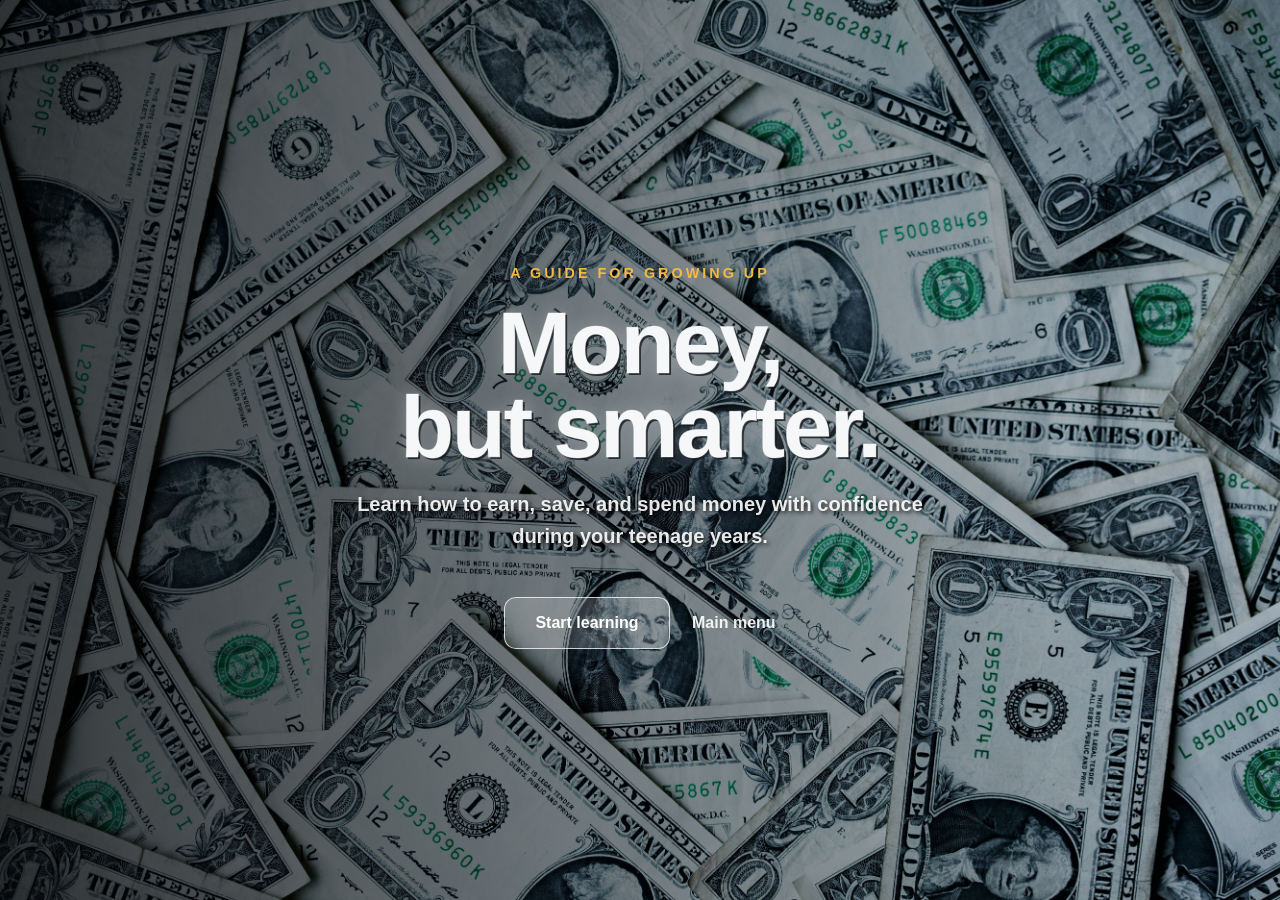
==== index.html @ 7248fba4 "Add files via upload" ====
<!DOCTYPE html>
<html lang="en">
<head>
    <meta charset="UTF-8">
    <meta name="viewport" content="width=device-width, initial-scale=1.0">
    <title>Money, but smarter</title>
    <style>
* { 
    box-sizing: border-box;
}
        body {
            background: linear-gradient(135deg, #1e3c72, #2a5298);
            color: #ffffff;
            font-family: 'Segoe UI', Tahoma, Geneva, Verdana, sans-serif;
            display: flex;
            flex-direction: column;
            align-items: center;
            justify-content: center;
            height: 100vh;
            margin: 0;
            text-align: center;
        }

        h1 {
            margin: 20px 0;
             color: #f5f7f8;
            font-family: Arial, sans-serif;
            font-size: clamp(3rem, 7vw, 5.5rem);
            font-weight: 900;
            letter-spacing: -2px;
            line-height: 0.95;
            text-shadow:
                2px 2px 0 rgba(20, 25, 30, 0.8),
                0 0 18px rgba(255, 255, 255, 0.25);
            -webkit-text-stroke: 1px rgba(255, 255, 255, 0.35);
        }

.description {
    max-width: 600px;
    color: rgba(255, 255, 255, 0.9);
    font-family: Arial, sans-serif;
    font-size: 1.25rem;
    font-weight: 700;
    line-height: 1.6;
    text-shadow: 2px 2px 4px rgba(0, 0, 0, 0.8);
        }
        .label {
            color: #ffd166;
    font-family: Arial, sans-serif;
    font-size: 0.9rem;
    font-weight: 900;
    letter-spacing: 3px;
    text-transform: uppercase;
        }
button {
    margin-top: 25px;
    padding: 16px 30px;
    border: 1px solid rgba(255, 255, 255, 0.75);
    border-radius: 12px;
    background: rgba(255, 255, 255, 0.18);
    color: #ffffff;
    cursor: pointer;
    font-family: Arial, sans-serif;
    font-size: 16px;
    font-weight: 800;
    letter-spacing: 1px;
    backdrop-filter: blur(12px);
    -webkit-backdrop-filter: blur(12px);
    box-shadow:
        0 8px 25px rgba(0, 0, 0, 0.25),
        inset 0 1px 0 rgba(255, 255, 255, 0.45);
    transition: background 0.25s ease, transform 0.25s ease, box-shadow 0.25s ease;
}

.lesson-button:hover {
    background: rgba(255, 255, 255, 0.32);
    box-shadow:
        0 12px 30px rgba(0, 0, 0, 0.35),
        inset 0 1px 0 rgba(255, 255, 255, 0.7);
    transform: translateY(-3px);
}
 
.lesson-button:active {
    transform: translateY(1px);
}
.hero {
     width: 100%;
     min-height: 100vh;
     display: flex;
     align-items: center;
     justify-content: center;
     padding: 80px 8vw;
     background:
          linear-gradient(
              90deg,
            rgba(0,0,0,0.75),
            rgba(0,0,0,0.15)
          ),
          url("alexander-grey-8lnbXtxFGZw-unsplash.jpg") center/cover;
}

.hero-text {
    max-width: 650px;
}
.label {
    color: #f4b942;
    font-family: Arial, sans-serif;
    font-weight: bold;
    letter-spacing: 3px;
    text-transform: uppercase;
}

.lesson-button {
    display: inline-block;
    text-decoration: none;
    margin-top: 25px;
    padding: 16px 30px;
    border: 1px solid rgba(255, 255, 255, 0.75);
    border-radius: 12px;
    background: rgba(255, 255, 255, 0.18);
    color: #ffffff;
    cursor: pointer;
    font-family: Arial, sans-serif;
    font-size: 16px;
    font-weight: bold
}

.menu-link {
    display: inline-block;
    margin: 25px 0 0 18px;
    color: rgba(255, 255, 255, 0.9);
    font-family: Arial, sans-serif;
    font-size: 16px;
    font-weight: bold;
    text-decoration: none;
}

.menu-link:hover {
    color: #ffd166;
}


    
    </style>
</head>
<body>
    <main class="hero">
        <div class="hero-text">
            <p class="label">A guide for growing up</p>

            <h1>Money,<br>but smarter.</h1>

            <p class="description">
                Learn how to earn, save, and spend money with confidence
                during your teenage years.
            </p>

            <a href="lesson.html" class="lesson-button">Start learning</a>
            <a href="menu.html" class="menu-link">Main menu</a>
        </div>
    </main>
</body>
</html>
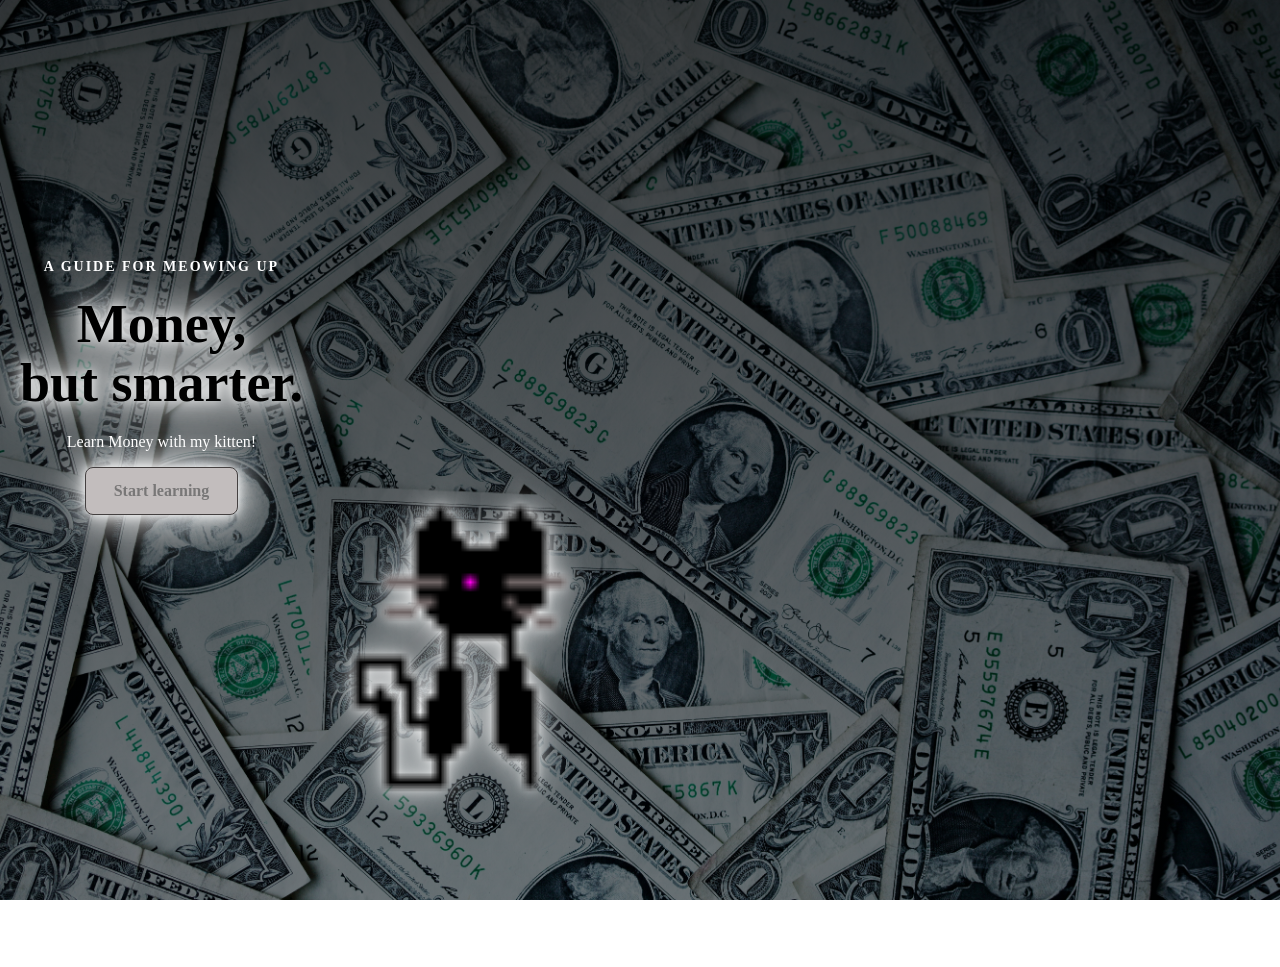
==== commit f819640a: "Add files via upload" ====
--- a/index.html
+++ b/index.html
@@ -1,163 +1,32 @@
 <!DOCTYPE html>
 <html lang="en">
 <head>
+    <link rel="stylesheet" href="kittens.css">
     <meta charset="UTF-8">
     <meta name="viewport" content="width=device-width, initial-scale=1.0">
     <title>Money, but smarter</title>
-    <style>
-* { 
-    box-sizing: border-box;
-}
-        body {
-            background: linear-gradient(135deg, #1e3c72, #2a5298);
-            color: #ffffff;
-            font-family: 'Segoe UI', Tahoma, Geneva, Verdana, sans-serif;
-            display: flex;
-            flex-direction: column;
-            align-items: center;
-            justify-content: center;
-            height: 100vh;
-            margin: 0;
-            text-align: center;
-        }
-
-        h1 {
-            margin: 20px 0;
-             color: #f5f7f8;
-            font-family: Arial, sans-serif;
-            font-size: clamp(3rem, 7vw, 5.5rem);
-            font-weight: 900;
-            letter-spacing: -2px;
-            line-height: 0.95;
-            text-shadow:
-                2px 2px 0 rgba(20, 25, 30, 0.8),
-                0 0 18px rgba(255, 255, 255, 0.25);
-            -webkit-text-stroke: 1px rgba(255, 255, 255, 0.35);
-        }
-
-.description {
-    max-width: 600px;
-    color: rgba(255, 255, 255, 0.9);
-    font-family: Arial, sans-serif;
-    font-size: 1.25rem;
-    font-weight: 700;
-    line-height: 1.6;
-    text-shadow: 2px 2px 4px rgba(0, 0, 0, 0.8);
-        }
-        .label {
-            color: #ffd166;
-    font-family: Arial, sans-serif;
-    font-size: 0.9rem;
-    font-weight: 900;
-    letter-spacing: 3px;
-    text-transform: uppercase;
-        }
-button {
-    margin-top: 25px;
-    padding: 16px 30px;
-    border: 1px solid rgba(255, 255, 255, 0.75);
-    border-radius: 12px;
-    background: rgba(255, 255, 255, 0.18);
-    color: #ffffff;
-    cursor: pointer;
-    font-family: Arial, sans-serif;
-    font-size: 16px;
-    font-weight: 800;
-    letter-spacing: 1px;
-    backdrop-filter: blur(12px);
-    -webkit-backdrop-filter: blur(12px);
-    box-shadow:
-        0 8px 25px rgba(0, 0, 0, 0.25),
-        inset 0 1px 0 rgba(255, 255, 255, 0.45);
-    transition: background 0.25s ease, transform 0.25s ease, box-shadow 0.25s ease;
-}
-
-.lesson-button:hover {
-    background: rgba(255, 255, 255, 0.32);
-    box-shadow:
-        0 12px 30px rgba(0, 0, 0, 0.35),
-        inset 0 1px 0 rgba(255, 255, 255, 0.7);
-    transform: translateY(-3px);
-}
- 
-.lesson-button:active {
-    transform: translateY(1px);
-}
-.hero {
-     width: 100%;
-     min-height: 100vh;
-     display: flex;
-     align-items: center;
-     justify-content: center;
-     padding: 80px 8vw;
-     background:
-          linear-gradient(
-              90deg,
-            rgba(0,0,0,0.75),
-            rgba(0,0,0,0.15)
-          ),
-          url("alexander-grey-8lnbXtxFGZw-unsplash.jpg") center/cover;
-}
-
-.hero-text {
-    max-width: 650px;
-}
-.label {
-    color: #f4b942;
-    font-family: Arial, sans-serif;
-    font-weight: bold;
-    letter-spacing: 3px;
-    text-transform: uppercase;
-}
-
-.lesson-button {
-    display: inline-block;
-    text-decoration: none;
-    margin-top: 25px;
-    padding: 16px 30px;
-    border: 1px solid rgba(255, 255, 255, 0.75);
-    border-radius: 12px;
-    background: rgba(255, 255, 255, 0.18);
-    color: #ffffff;
-    cursor: pointer;
-    font-family: Arial, sans-serif;
-    font-size: 16px;
-    font-weight: bold
-}
-
-.menu-link {
-    display: inline-block;
-    margin: 25px 0 0 18px;
-    color: rgba(255, 255, 255, 0.9);
-    font-family: Arial, sans-serif;
-    font-size: 16px;
-    font-weight: bold;
-    text-decoration: none;
-}
-
-.menu-link:hover {
-    color: #ffd166;
-}
-
-
-    
-    </style>
+    <link rel="stylesheet" href="style.css">
 </head>
 <body>
     <main class="hero">
         <div class="hero-text">
-            <p class="label">A guide for growing up</p>
+            <p class="label">A guide for meowing up</p>
 
             <h1>Money,<br>but smarter.</h1>
 
-            <p class="description">
-                Learn how to earn, save, and spend money with confidence
-                during your teenage years.
+            <p class="intro">
+                Learn Money with my kitten!
             </p>
 
-            <a href="lesson.html" class="lesson-button">Start learning</a>
-            <a href="menu.html" class="menu-link">Main menu</a>
+            <div class="lesson-wrapper">
+                <a href="menu.html" class="lesson-button">Start learning</a>
+
+            <img
+                src="my-charecter.gif"
+                alt="My animated charecter"
+                class="character">
         </div>
-    </main>
+    </div>
+</main>
 </body>
 </html>
--- a/style.css
+++ b/style.css
@@ -0,0 +1,136 @@
+/* ==========================================
+   HOMEPAGE STYLES - Handcoded by Mibycraftory
+   ========================================== */
+
+/* Universal box reset */
+* { 
+    box-sizing: border-box;
+}
+
+/* Set up the base text and dark theme vibe */
+body {
+    color: #ffffff;
+    font-family: "Comic Sans MS", "Comic Sans", cursive;
+    margin: 0;
+    padding: 0;
+}
+
+/* Main landing container layout using clean flexbox values */
+.hero {
+    width: 100%;
+    min-height: 100vh;
+    display: flex;
+    align-items: center;
+    padding: 60px 20px;
+    /* Soft dark overlay on top of our custom money background image */
+    background: linear-gradient(rgba(0, 0, 0, 0.75), rgba(0, 0, 0, 0.5)), 
+                url("alexander-grey-8lnbXtxFGZw-unsplash.jpg") center/cover;
+    text-align: center;
+}
+
+/* Keeps our headline and buttons grouped nicely */
+.hero-text {
+    max-width: 650px;
+}
+
+/* The small tracking category label at the very top */
+.label {
+    color: #ffffff; /* Clean custom gold/yellow accent color */
+    font-size: 14px;
+    font-weight: bold;
+    letter-spacing: 2px;
+    text-transform: uppercase;
+    margin-bottom: 15px;
+    text-align: center;
+}
+
+/* Massive custom typography headline */
+h1 {
+    font-size: 54px;
+    line-height: 1.1;
+    margin: 20px 0;
+    color: #000000;
+    text-align: center;
+    filter:
+        drop-shadow(0 0 6px white)
+        drop-shadow(0 0 16px rgba(255, 255, 255, 0.85))
+        drop-shadow(0 0 28px rgba(255, 255, 255, 0.5));
+}
+
+/* Short theme summary text underneath the title */
+.description {
+    font-size: 18px;
+    line-height: 1.6;
+    color: rgba(0, 0, 0, 0.9);
+    margin-bottom: 30px;
+    text-align: center;
+    filter:
+        drop-shadow(0 0 6px white)
+        drop-shadow(0 0 16px rgba(255, 255, 255, 0.85))
+        drop-shadow(0 0 28px rgba(255, 255, 255, 0.5));
+}
+
+/* The custom primary action button layout */
+.lesson-button {
+    display: inline-block;
+    text-decoration: none;
+    background-color: #c2bdbd;
+    color: #787777;
+    padding: 14px 28px;
+    border: 1px solid #444040;
+    border-radius: 8px;
+    font-size: 16px;
+    font-weight: bold;
+    transition: background 0.2s ease, transform 0.2s ease;
+    filter:
+        drop-shadow(0 0 6px white)
+        drop-shadow(0 0 16px rgba(255, 255, 255, 0.85))
+        drop-shadow(0 0 28px rgba(255, 255, 255, 0.5));
+
+}
+
+/* Smooth motion when hovering or interacting with our buttons */
+.lesson-button:hover {
+    background-color: #555050;
+    transform: translateY(-2px);
+}
+
+/* Inline text link layout for navigating to the main menu */
+.menu-link {
+    display: inline-block;
+    margin-left: 20px;
+    color: #ffffff;
+    font-size: 16px;
+    font-weight: bold;
+    text-decoration: none;
+    transition: color 0.2s ease;
+}
+
+.menu-link:hover {
+    color: #f4b942;
+}
+.lesson-wrapper {
+    position: relative;
+    display: inline-block;
+}
+
+.character {
+    position: absolute;
+    z-index: 2;
+    width: 500px;
+    height: auto;
+    left: 300%;
+    bottom: 10;
+    object-fit: contain;
+    transform: translateX(-50%);
+    pointer-events: none;
+    filter:
+    drop-shadow(0 0 6px white)
+    drop-shadow(0 0 16px rgba(255, 255, 255, 0.9));
+}
+
+.hero-text {
+    max-width: 650px;
+    position: relative;
+    top: -70px;
+}
